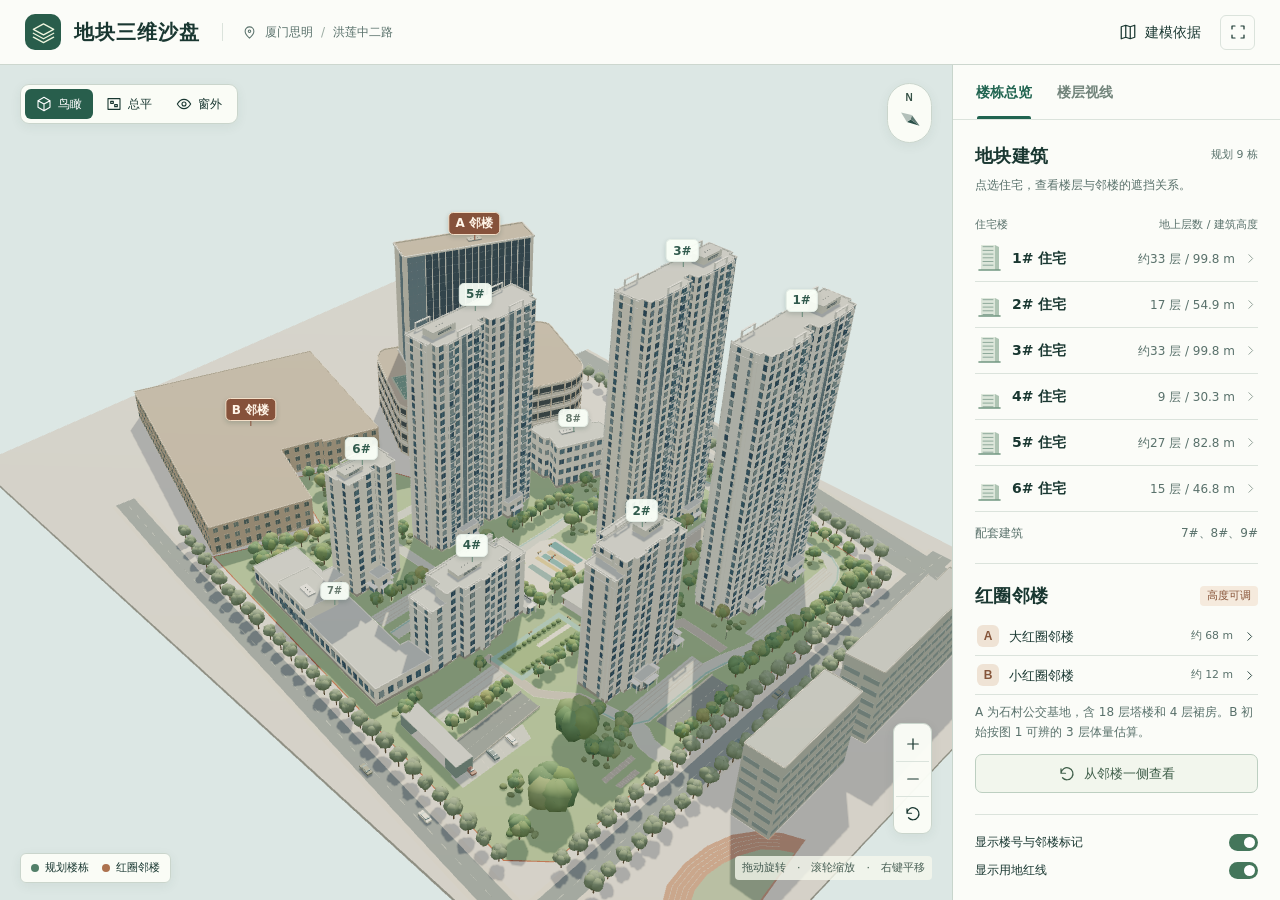
==== index.html @ 6b0d39c1 "Publish mobile 3D viewer for Honglian Middle Second Road" ====
<!doctype html>
<html lang="zh-CN">
<head><meta charset="utf-8"><meta name="viewport" content="width=device-width,initial-scale=1,viewport-fit=cover"><title>厦门洪莲中二路地块 · 互动三维沙盘</title><meta name="description" content="厦门思明洪莲中二路地块三维沙盘。单指拖动旋转，双指缩放，点选楼栋可从指定楼层查看邻楼遮挡。"><meta name="robots" content="noindex"><meta property="og:title" content="厦门洪莲中二路地块 · 互动三维沙盘"><meta property="og:description" content="厦门思明洪莲中二路地块三维沙盘。单指拖动旋转，双指缩放，点选楼栋可从指定楼层查看邻楼遮挡。"><meta property="og:image" content="https://gilka1456-rgb.github.io/honglian-xiamen-sandtable/preview.jpg"><meta property="og:url" content="https://gilka1456-rgb.github.io/honglian-xiamen-sandtable/"><link rel="stylesheet" href="./viewer.css"></head>
<body>
<svg aria-hidden="true" class="defs" xmlns="http://www.w3.org/2000/svg">
<symbol id="i-mark" viewBox="0 0 32 32"><path d="m3 12 13-7 13 7-13 7zM3 17l13 7 13-7M3 22l13 7 13-7"/></symbol>
<symbol id="i-pin" viewBox="0 0 24 24"><path d="M19 10c0 5-7 11-7 11S5 15 5 10a7 7 0 0 1 14 0Z"/><circle cx="12" cy="10" r="2"/></symbol>
<symbol id="i-plan" viewBox="0 0 24 24"><path d="m3 5 6-2 6 2 6-2v16l-6 2-6-2-6 2zM9 3v16m6-14v16"/></symbol>
<symbol id="i-max" viewBox="0 0 24 24"><path d="M8 4H4v4m12-4h4v4M4 16v4h4m8 0h4v-4"/></symbol>
<symbol id="i-eye" viewBox="0 0 24 24"><path d="M2 12s4-7 10-7 10 7 10 7-4 7-10 7S2 12 2 12Z"/><circle cx="12" cy="12" r="3"/></symbol>
<symbol id="i-iso" viewBox="0 0 24 24"><path d="m3 7 9-5 9 5v10l-9 5-9-5zM3 7l9 5 9-5m-9 5v10"/></symbol>
<symbol id="i-top" viewBox="0 0 24 24"><path d="M3 4h18v16H3zm4 4h4v3H7zm6 5h4v3h-4z"/></symbol>
<symbol id="i-rotate" viewBox="0 0 24 24"><path d="M4 11a8 8 0 1 1 2 6M4 5v6h6"/></symbol>
<symbol id="i-next" viewBox="0 0 24 24"><path d="m9 5 7 7-7 7"/></symbol>
<symbol id="i-close" viewBox="0 0 24 24"><path d="m6 6 12 12M6 18 18 6"/></symbol>
<symbol id="i-plus" viewBox="0 0 24 24"><path d="M5 12h14M12 5v14"/></symbol>
<symbol id="i-minus" viewBox="0 0 24 24"><path d="M5 12h14"/></symbol>
<symbol id="i-tune" viewBox="0 0 24 24"><path d="M3 7h8m5 0h5M3 17h3m5 0h10"/><circle cx="13.5" cy="7" r="2.5"/><circle cx="8.5" cy="17" r="2.5"/></symbol>
<symbol id="i-list" viewBox="0 0 24 24"><path d="M8 5h13M8 12h13M8 19h13M3 5h1M3 12h1M3 19h1"/></symbol>
<symbol id="i-sun" viewBox="0 0 24 24"><circle cx="12" cy="12" r="4"/><path d="M12 1v3m0 16v3M1 12h3m16 0h3M4 4l2 2m12 12 2 2M4 20l2-2M18 6l2-2"/></symbol>
</svg>
<header class="mast"><div class="brand"><span class="brandmark"><svg><use href="#i-mark"/></svg></span><h1>地块三维沙盘</h1></div><div class="loc"><svg><use href="#i-pin"/></svg>厦门思明<span>/</span>洪莲中二路</div><div class="top-actions"><button id="sources" aria-label="查看建模依据" title="建模依据"><svg><use href="#i-plan"/></svg><span>建模依据</span></button><button id="fullscreen" title="全屏" aria-label="切换全屏"><svg><use href="#i-max"/></svg></button></div></header>
<main>
<section id="view" aria-label="可交互的三维建筑模型">
<canvas id="canvas" tabindex="0" aria-label="地块三维沙盘，拖动旋转，滚轮缩放。通过楼栋列表与视角按钮也可查看。"></canvas><div id="pins"></div>
<nav class="view-modes" aria-label="相机视角"><button data-view="orbit" class="active"><svg><use href="#i-iso"/></svg>鸟瞰</button><button data-view="plan"><svg><use href="#i-top"/></svg>总平</button><button data-view="window"><svg><use href="#i-eye"/></svg>窗外</button></nav>
<div class="compass" title="依据图纸和卫星图估算的正北方向"><b>N</b><svg viewBox="0 0 38 38"><g id="needle"><path d="m19 5 5 15-5-2z" fill="#274e47"/><path d="m19 5-5 15 5-2z" fill="#5c7770"/><path d="m19 32-5-12 5-2 5 2z" fill="#b3c0ba"/></g></svg></div>
<div id="windowCross" hidden aria-hidden="true"></div><button id="reaim" hidden><svg><use href="#i-eye"/></svg>对准所选邻楼</button>
<div class="navtools"><button id="zplus" title="放大" aria-label="放大"><svg><use href="#i-plus"/></svg></button><button id="zminus" title="缩小" aria-label="缩小"><svg><use href="#i-minus"/></svg></button><button id="resetCam" title="恢复初始鸟瞰" aria-label="恢复初始鸟瞰"><svg><use href="#i-rotate"/></svg></button></div>
<div class="view-footer"><div class="legend"><span><i class="dot sea"></i>规划楼栋</span><span><i class="dot clay"></i>红圈邻楼</span></div><small id="gesture">拖动旋转　·　滚轮缩放　·　右键平移</small></div>
<span class="touch-help" id="touchHelp">单指旋转　双指缩放</span><div id="loading">正在构建三维沙盘…</div></section>
<aside id="panel">
<nav class="tabs" aria-label="查看内容"><button class="active" data-tab="overview">楼栋总览</button><button data-tab="analysis">楼层视线</button></nav>
<div class="scroll-panel" id="scrollPanel">
<section id="overview"><div class="section-head"><h2>地块建筑</h2><span>规划 9 栋</span></div>
<p class="intro">点选住宅，查看楼层与邻楼的遮挡关系。</p>
<div class="listhead"><span>住宅楼</span><span>地上层数 / 建筑高度</span></div><div id="buildingList"></div>
<div class="support-line"><span>配套建筑</span><strong>7#、8#、9#</strong></div>
<div class="divider"></div><div class="section-head"><h2>红圈邻楼</h2><span class="assumption">高度可调</span></div>
<div id="neighborList"></div><p id="neighborNote" class="footnote">位置取自图 3。高度为情景值，可按实测修改。</p>
<button class="large secondary" id="neighborView"><svg><use href="#i-rotate"/></svg>从邻楼一侧查看</button>
<div class="divider"></div><label class="toggleline">显示楼号与邻楼标记<input id="showLabels" type="checkbox" checked></label>
<label class="toggleline">显示用地红线<input id="showBoundary" type="checkbox" checked></label>
</section>
<section id="analysis" hidden><div class="section-head"><h2>楼层观察点</h2><select id="buildingSelect" aria-label="选择观察楼栋"></select></div>
<div class="floor-row"><div><strong id="floorNum">6</strong><span>层</span></div><small id="floorData"></small></div><input type="range" id="floor" min="1" value="6" step="1" aria-label="观察楼层">
<div class="control-line"><label for="point">外墙取点</label><select id="point"><option value="0.24">左段</option><option value="0.5" selected>中段</option><option value="0.76">右段</option></select></div>
<div class="field-title">朝向红圈邻楼</div><div class="target-grid"><button data-target="A"><b>A</b>大红圈</button><button data-target="B"><b>B</b>小红圈</button></div>
<div class="control-line" id="partRow"><label for="aimPart">石村公交基地</label><select id="aimPart"><option value="tower">18 层塔楼方向</option><option value="podium">4 层裙房方向</option></select></div>
<div class="result" id="result" aria-live="polite"><div class="result-kicker">所选方向的水平视线</div><strong id="verdict"></strong><div id="profile"></div><p id="resultDetail"></p></div>
<button id="enterWindow" class="large primary"><svg><use href="#i-eye"/></svg><span>从这一层向外看</span></button>
<details id="heights" class="drawer"><summary><svg><use href="#i-tune"/></svg>邻楼高度设定</summary><p class="footnote" id="heightNote">两栋邻楼的高度均可修改，视线随之更新。</p><div id="heightInputs"></div><button class="reset-small" id="restoreH">恢复初始高度</button></details>
<details id="solar" class="drawer"><summary><svg><use href="#i-sun"/></svg>查看此点的日照</summary><div class="date-row"><label for="sunDate">日期</label><input id="sunDate" type="date" value="2026-12-22"></div><div class="control-line"><label for="sunTime">北京时间</label><output id="sunClock">14:00</output></div><input id="sunTime" type="range" min="360" max="1080" step="10" value="840" aria-label="太阳时间"><p class="sun-state" id="sunResult"></p><p class="footnote">仅计算该时刻外墙观察点与已建模楼体之间的直射光。</p></details></section></div></aside></main>
<dialog id="dialog"><div class="dialoghead"><h2>建模依据</h2><button id="close" aria-label="关闭"><svg><use href="#i-close"/></svg></button></div><div id="refContent"></div></dialog>
<script src="./viewer.js" defer></script>
</body></html>
---- viewer.css ----
:root{--ink:#193731;--quiet:#59716b;--teal:#206450;--border:#dbe3dc;--tint:#edf3ec;--warm:#ad6241;--paper:#fbfcf8;--font:"Microsoft YaHei UI","PingFang SC","Noto Sans CJK SC",system-ui,sans-serif}*{box-sizing:border-box}html,body{height:100%;margin:0}body{font:14px/1.5 var(--font);color:var(--ink);background:var(--paper);overflow:hidden}button,select,input{font:inherit;color:inherit}button{cursor:pointer}button,select{border:0;background:none}button:focus-visible,select:focus-visible,summary:focus-visible,input:focus-visible,#canvas:focus-visible{outline:3px solid #349b88;outline-offset:2px}button:hover{filter:brightness(.96)}svg{width:18px;height:18px;stroke:currentColor;fill:none;stroke-width:1.65;stroke-linecap:round;stroke-linejoin:round;flex-shrink:0}.defs{display:none}.mast,.brand,.loc,.top-actions,.top-actions button,.view-modes,.view-modes button,.legend,.legend span,.tabs,.section-head,.listhead,.support-line,.toggleline,.control-line,.floor-row,.target-grid,.large,.drawer summary,.dialoghead,.date-row,#reaim{display:flex;align-items:center}.mast{height:65px;padding:0 25px;gap:22px;border-bottom:1px solid #cdd7cf;background:var(--paper)}.brand{gap:13px}.brandmark{display:grid;place-items:center;width:36px;height:36px;border-radius:10px;background:#295d4b;color:#f0f6df}.brandmark svg{width:25px;height:25px}.brand h1{font-size:20px;letter-spacing:1px;font-weight:680;margin:0}.loc{gap:8px;color:var(--quiet);font-size:12px;border-left:1px solid var(--border);padding-left:19px}.loc svg{width:15px;height:15px}.loc span{color:#9caca3}.top-actions{margin-left:auto;gap:9px}.top-actions button{justify-content:center;gap:8px;border-radius:6px;padding:7px 10px}.top-actions button:hover,#close:hover{background:var(--tint)}#fullscreen{width:35px;height:35px;border:1px solid var(--border)}main{display:grid;grid-template-columns:minmax(0,1fr) 328px;height:calc(100% - 65px)}#view{position:relative;min-width:0;overflow:hidden;isolation:isolate;background:linear-gradient(#d8e4dd,#edf0e6)}#canvas{display:block;width:100%;height:100%;touch-action:none;cursor:grab;outline:none}#canvas:active{cursor:grabbing}#pins{position:absolute;inset:0;pointer-events:none;overflow:hidden;z-index:1}.pin{position:absolute;left:0;top:0;pointer-events:auto;transform:translate(-50%,-100%);display:flex;align-items:center;justify-content:center;min-width:29px;height:23px;padding:0 6px;border:1px solid #e4ede5;box-shadow:0 2px 5px #0d30262e;border-radius:5px;background:#fafff8ed;color:#315b4d;font-family:var(--font);font-weight:700;font-size:12px;white-space:nowrap}.pin:after{content:"";position:absolute;left:50%;bottom:-6px;width:1px;height:5px;background:#638776}.pin.neighbor{background:#86523b;color:#fff4e7;border-color:#f3dfc8}.pin.neighbor:after{background:#86523b}.pin.chosen{color:white;background:#186b52;border-color:white}.pin.service{min-width:23px;font-size:10px;height:18px;color:#66786d}
.view-modes,.compass,.navtools,.legend,#reaim{position:absolute;z-index:3;background:rgba(251,253,247,.96);border:1px solid #cad5cc;box-shadow:0 3px 12px #344a3811}.view-modes{top:19px;left:20px;padding:4px;border-radius:9px;gap:2px}.view-modes button{padding:6px 11px;gap:6px;justify-content:center;border-radius:6px;font-weight:580;font-size:12px}.view-modes svg{width:16px;height:16px}.view-modes .active{background:#285e4c;color:white}.compass{top:18px;right:20px;width:45px;height:60px;display:flex;align-items:center;flex-direction:column;border-radius:23px;justify-content:center}.compass svg{width:32px;height:32px;stroke:none}.compass b{font:700 10px/11px Arial;color:#355146;letter-spacing:1px}.navtools{right:20px;bottom:66px;display:grid;border-radius:9px;padding:2px}.navtools button{width:33px;height:35px;display:grid;place-items:center}.navtools button+button{border-top:1px solid var(--border)}.view-footer{position:absolute;z-index:2;bottom:17px;left:20px;right:20px;display:flex;align-items:center;justify-content:space-between;gap:8px;pointer-events:none}.legend{position:static;gap:13px;border-radius:6px;padding:6px 10px}.legend span{gap:6px;font-size:11px}.dot{width:8px;height:8px;border-radius:50%}.dot.sea{background:#527f69}.dot.clay{background:#ad724f}.view-footer small{font-size:11px;padding:4px 7px;color:#455c52;background:#f5f8edcc;border-radius:4px}#windowCross{position:absolute;inset:50% auto auto 50%;width:9px;height:9px;border:1.5px solid white;box-shadow:0 0 0 1px #31524388;border-radius:50%;pointer-events:none}#reaim{top:70px;left:20px;gap:6px;border-radius:6px;padding:6px 10px;font-size:12px}#loading{position:absolute;inset:0;display:grid;place-content:center;padding:25px;background:#e8eee6bf;text-align:center;z-index:6;color:var(--teal)}
#panel{border-left:1px solid #c8d5cc;background:var(--paper);min-height:0;display:flex;flex-direction:column;z-index:5}.tabs{height:55px;border-bottom:1px solid var(--border);gap:25px;padding:0 23px;flex-shrink:0}.tabs button{height:100%;position:relative;padding:0;color:#72847b;font-size:14px;font-weight:600}.tabs .active{color:var(--teal)}.tabs .active:after{content:"";background:var(--teal);height:3px;position:absolute;left:1px;right:1px;bottom:0;border-radius:2px 2px 0 0}.scroll-panel{overflow-y:auto;padding:22px 22px 24px;scrollbar-width:thin;scrollbar-color:#c4d2c6 transparent}.section-head{justify-content:space-between;gap:8px}h2{margin:0;font-size:18px;font-weight:650;letter-spacing:.3px}.section-head>span{font-size:11px;color:var(--quiet)}.intro,.footnote,.result p{font-size:12px;line-height:1.65;color:var(--quiet)}.intro{margin:7px 0 21px}.listhead{justify-content:space-between;color:var(--quiet);font-size:11px;margin-bottom:3px}.building-row{width:100%;height:46px;display:flex;align-items:center;gap:9px;text-align:left;border-bottom:1px solid var(--border);padding:0 1px}.building-row:hover,.n-row:hover{background:#edf3e9}.elevation{width:27px;height:29px;stroke:none}.building-row>b{font-size:14px;font-weight:650}.building-row small{margin-left:auto;font:500 12px/1.2 var(--font);color:var(--quiet);font-variant-numeric:tabular-nums}.building-row>svg:last-child{width:13px;height:13px;color:#8a9a90}.support-line{justify-content:space-between;margin-top:12px;font-size:12px;color:var(--quiet)}.support-line strong{font-size:12px;font-weight:500}.divider{height:1px;background:var(--border);margin:21px 0 18px}.section-head .assumption{color:#875338;background:#f5eadd;padding:2px 7px;border-radius:4px}.n-row{width:100%;display:flex;gap:10px;align-items:center;padding:8px 2px;text-align:left;border-bottom:1px solid var(--border);font-size:13px}.n-row:first-child{margin-top:8px}.n-row i,.target-grid b{display:inline-grid;place-items:center;border-radius:6px;background:#efe3d5;color:#855439;font:650 12px/1 Arial;width:22px;height:22px}.n-row small{margin-left:auto;color:var(--quiet);font-variant-numeric:tabular-nums}.n-row svg{width:13px;height:13px}.footnote{margin:8px 0 11px}.large{width:100%;justify-content:center;gap:8px;border-radius:7px;padding:9px;font-size:13px;font-weight:560}.secondary{border:1px solid #bdcfc1;background:#f2f6ed;color:#3f5e49}.primary{background:var(--teal);color:#fff}.toggleline{justify-content:space-between;font-size:12px;margin:10px 0}.toggleline input{appearance:none;width:29px;height:17px;background:#b4c0b6;border-radius:99px;position:relative;cursor:pointer;margin:0}.toggleline input:before{content:"";position:absolute;left:3px;top:3px;background:white;border-radius:50%;width:11px;height:11px}.toggleline input:checked{background:#44765b}.toggleline input:checked:before{left:15px}select,.date-row input{border:1px solid #bccbbf;border-radius:6px;background:#fff;padding:5px 7px;font-size:12px}.floor-row{justify-content:space-between;margin:12px 0 0}.floor-row>div{display:flex;align-items:baseline;gap:5px}.floor-row strong{font:500 36px/1.2 "Segoe UI",Arial,sans-serif;letter-spacing:-1.5px}.floor-row small,.control-line,.date-row{color:var(--quiet);font-size:12px}input[type=range]{width:100%;display:block;accent-color:var(--teal);margin:9px 0 12px;cursor:pointer}.control-line,.date-row{justify-content:space-between;margin:10px 0}.field-title{font-size:12px;color:var(--quiet);margin:14px 0 7px}.target-grid{gap:8px}.target-grid button{flex:1;display:flex;align-items:center;justify-content:center;gap:6px;padding:6px;border:1px solid var(--border);border-radius:6px;font-size:13px}.target-grid button.active{border-color:#af7952;background:#f8eee1;color:#79492c}.target-grid b{width:19px;height:19px;border-radius:4px}.result{background:#edf3eb;border:1px solid #dbe5d9;border-radius:9px;margin:14px 0 10px;padding:12px}.result-kicker{font-size:11px;color:var(--quiet)}.result strong{font-size:17px;display:block;margin-top:3px}.result p{margin:4px 0 0;color:#445d4f}.result.blocked{background:#f6efe4;border-color:#e8dcc8}.result.blocked strong{color:#805332}#profile svg{display:block;width:100%;height:65px;stroke:none;overflow:visible}.drawer{border-bottom:1px solid var(--border);padding:12px 0}.drawer summary{list-style:none;font-size:13px;font-weight:600;gap:8px;cursor:pointer}.drawer summary::-webkit-details-marker{display:none}.drawer summary:after{content:"＋";margin-left:auto;font-size:15px;color:var(--quiet)}.drawer[open] summary:after{content:"−"}.drawer svg{width:16px;height:16px}.height-row{display:flex;justify-content:space-between;align-items:center;font-size:12px;margin-top:10px}.numwrap{display:flex;gap:4px;align-items:center}.numwrap input{width:61px;padding:4px 2px 4px 6px;border:1px solid #bdcbbd;border-radius:5px;background:white}.reset-small{font-size:12px;border-bottom:1px solid #8ba596;padding:0;color:var(--teal)}.sun-state{margin:10px 0;font-size:13px;font-weight:600}
dialog{border:1px solid #bdcdbc;background:var(--paper);color:var(--ink);padding:0;width:min(840px,93vw);border-radius:12px;box-shadow:0 22px 70px #17382e4a}dialog::backdrop{background:#152d27a6}.dialoghead{justify-content:space-between;padding:14px 19px;border-bottom:1px solid var(--border)}#close{display:grid;place-items:center;width:31px;height:31px;border-radius:5px}#refNav{display:flex;gap:6px;padding:11px 16px;overflow:auto}#refNav button{padding:6px 10px;border-radius:5px;font-size:13px;white-space:nowrap}#refNav button.active{color:#fff;background:#315e4a}#refContent{padding:0 16px 15px}.ref-figure{height:min(60vh,620px);overflow:auto;text-align:center;border-radius:6px;background:#e0e8df}.ref-figure img{display:block;height:100%;max-width:100%;object-fit:contain;margin:0 auto;cursor:zoom-in}.ref-figure.zoom img{height:auto;max-width:none;width:max(135%,1100px);cursor:zoom-out}.caption{color:var(--quiet);font-size:12px;margin:8px 0 0}.methods{height:min(60vh,620px);overflow:auto;padding:4px 12px;color:#41594b}.methods h3{font-size:15px;margin:12px 0 4px;color:var(--ink)}.methods p{margin:3px 0 12px;font-size:13px;line-height:1.8}.methods a{color:var(--teal)}[hidden]{display:none!important}
.pin:after{height:var(--stem,5px);bottom:calc(-1px - var(--stem,5px))}
@media(min-width:1530px){main{grid-template-columns:minmax(0,1fr) 365px}.scroll-panel{padding:26px 26px}.building-row{height:52px}.mast{height:70px}main{height:calc(100% - 70px)}}
@media(max-width:900px){main{grid-template-columns:minmax(0,1fr) 292px}.scroll-panel{padding:17px 16px}.view-footer small{display:none}.view-modes{left:12px;top:12px}.compass{right:12px;top:12px}.navtools{right:12px}.loc{gap:4px}.view-footer{left:12px;bottom:12px}}
@media(max-width:680px){.mast{height:49px;padding:0 12px;gap:9px}.brand{gap:7px}.brand h1{font-size:16px}.brandmark{width:29px;height:29px;border-radius:7px}.brandmark svg{width:20px;height:20px}.loc{font-size:10px;padding-left:8px;gap:3px;letter-spacing:-.3px}.loc svg{display:none}.top-actions{gap:2px}.top-actions button{padding:5px}.top-actions button span{display:none}#fullscreen{width:28px;height:28px}main{display:flex;flex-direction:column;height:calc(100dvh - 49px)}#view{flex:1;min-height:0}#panel{height:39%;min-height:150px;border-left:0;border-top:1px solid #bfccbf}.tabs{height:38px;padding:0 16px;gap:24px}.scroll-panel{padding:12px 16px 21px}.building-row{height:39px}.intro{margin:3px 0 12px}.section-head h2{font-size:16px}.view-modes{padding:3px}.view-modes button{padding:5px 8px;font-size:11px}.view-modes svg{width:14px;height:14px}.compass{width:32px;height:43px}.compass svg{width:23px;height:23px}.navtools{bottom:12px;display:flex}.navtools button{width:27px;height:27px}.navtools button+button{border-top:0;border-left:1px solid var(--border)}.legend{font-size:10px;padding:4px 6px;gap:8px}.legend span{font-size:10px}.view-footer{right:auto}.pin{font-size:10px;height:19px;min-width:23px;padding:0 4px}#reaim{top:50px;left:12px}.dialoghead h2{font-size:16px}#refNav{gap:2px;padding:8px}#refNav button{font-size:11px;padding:6px}.target-grid button{min-height:32px}}
@media(max-height:570px) and (orientation:landscape){.mast{height:43px}main{height:calc(100dvh - 43px);display:grid;grid-template-columns:minmax(0,1fr) 255px}#panel{height:auto;min-height:0}.tabs{height:36px}.scroll-panel{padding:12px}.navtools{bottom:43px}}

.touch-help{display:none}@media(pointer:coarse){.touch-help{display:block;pointer-events:none;position:absolute;top:58px;left:12px;color:#395449;background:#f8fcf1e0;border-radius:5px;padding:3px 7px;font-size:11px}.methods{padding-top:12px}}
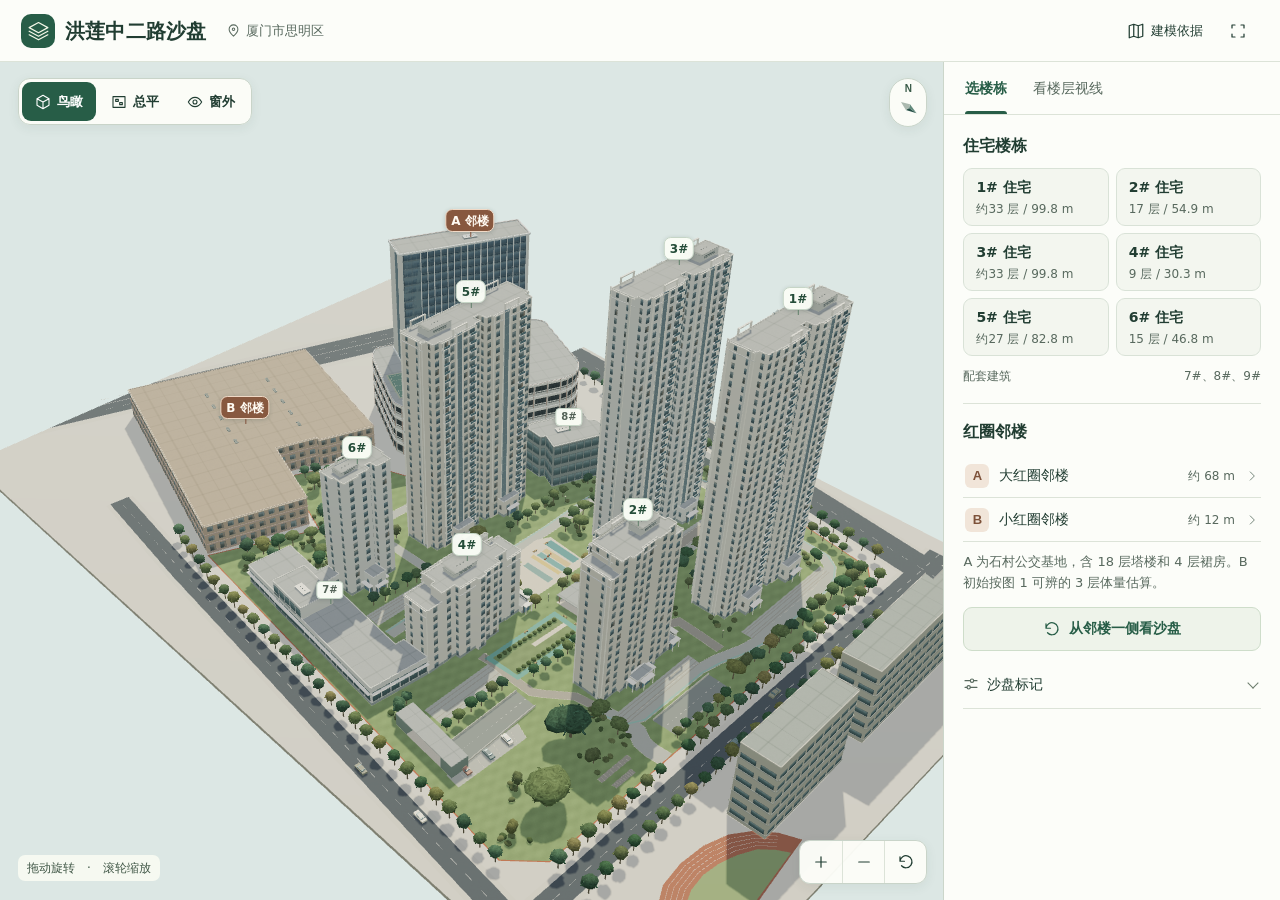
==== commit fe61118f: "Improve mobile exploration, architecture materials and rendering performance" ====
--- a/index.html
+++ b/index.html
@@ -1,6 +1,6 @@
 <!doctype html>
 <html lang="zh-CN">
-<head><meta charset="utf-8"><meta name="viewport" content="width=device-width,initial-scale=1,viewport-fit=cover"><title>厦门洪莲中二路地块 · 互动三维沙盘</title><meta name="description" content="厦门思明洪莲中二路地块三维沙盘。单指拖动旋转，双指缩放，点选楼栋可从指定楼层查看邻楼遮挡。"><meta name="robots" content="noindex"><meta property="og:title" content="厦门洪莲中二路地块 · 互动三维沙盘"><meta property="og:description" content="厦门思明洪莲中二路地块三维沙盘。单指拖动旋转，双指缩放，点选楼栋可从指定楼层查看邻楼遮挡。"><meta property="og:image" content="https://gilka1456-rgb.github.io/honglian-xiamen-sandtable/preview.jpg"><meta property="og:url" content="https://gilka1456-rgb.github.io/honglian-xiamen-sandtable/"><link rel="stylesheet" href="./viewer.css"></head>
+<head><meta charset="utf-8"><meta name="viewport" content="width=device-width,initial-scale=1,viewport-fit=cover"><title>洪莲中二路地块 · 互动三维沙盘</title><meta name="description" content="厦门思明洪莲中二路地块互动沙盘。用手指旋转、缩放，选楼栋和楼层，从窗外查看两栋邻楼的遮挡。"><meta name="robots" content="noindex"><meta property="og:title" content="洪莲中二路地块 · 互动三维沙盘"><meta property="og:description" content="厦门思明洪莲中二路地块互动沙盘。用手指旋转、缩放，选楼栋和楼层，从窗外查看两栋邻楼的遮挡。"><meta property="og:image" content="https://gilka1456-rgb.github.io/honglian-xiamen-sandtable/preview.jpg?v=bd34f396c3"><meta property="og:url" content="https://gilka1456-rgb.github.io/honglian-xiamen-sandtable/"><link rel="stylesheet" href="./viewer.css?v=d31fffacfa"></head>
 <body>
 <svg aria-hidden="true" class="defs" xmlns="http://www.w3.org/2000/svg">
 <symbol id="i-mark" viewBox="0 0 32 32"><path d="m3 12 13-7 13 7-13 7zM3 17l13 7 13-7M3 22l13 7 13-7"/></symbol>
@@ -19,38 +19,68 @@
 <symbol id="i-list" viewBox="0 0 24 24"><path d="M8 5h13M8 12h13M8 19h13M3 5h1M3 12h1M3 19h1"/></symbol>
 <symbol id="i-sun" viewBox="0 0 24 24"><circle cx="12" cy="12" r="4"/><path d="M12 1v3m0 16v3M1 12h3m16 0h3M4 4l2 2m12 12 2 2M4 20l2-2M18 6l2-2"/></symbol>
 </svg>
-<header class="mast"><div class="brand"><span class="brandmark"><svg><use href="#i-mark"/></svg></span><h1>地块三维沙盘</h1></div><div class="loc"><svg><use href="#i-pin"/></svg>厦门思明<span>/</span>洪莲中二路</div><div class="top-actions"><button id="sources" aria-label="查看建模依据" title="建模依据"><svg><use href="#i-plan"/></svg><span>建模依据</span></button><button id="fullscreen" title="全屏" aria-label="切换全屏"><svg><use href="#i-max"/></svg></button></div></header>
+<header class="mast">
+  <div class="brand"><span class="brandmark" aria-hidden="true"><svg><use href="#i-mark"/></svg></span><h1>洪莲中二路沙盘</h1></div>
+  <div class="loc"><svg><use href="#i-pin"/></svg>厦门市思明区</div>
+  <div class="top-actions"><button id="sources"><svg><use href="#i-plan"/></svg><span>建模依据</span></button><button id="fullscreen" title="全屏" aria-label="切换全屏"><svg><use href="#i-max"/></svg></button></div>
+</header>
 <main>
-<section id="view" aria-label="可交互的三维建筑模型">
-<canvas id="canvas" tabindex="0" aria-label="地块三维沙盘，拖动旋转，滚轮缩放。通过楼栋列表与视角按钮也可查看。"></canvas><div id="pins"></div>
-<nav class="view-modes" aria-label="相机视角"><button data-view="orbit" class="active"><svg><use href="#i-iso"/></svg>鸟瞰</button><button data-view="plan"><svg><use href="#i-top"/></svg>总平</button><button data-view="window"><svg><use href="#i-eye"/></svg>窗外</button></nav>
-<div class="compass" title="依据图纸和卫星图估算的正北方向"><b>N</b><svg viewBox="0 0 38 38"><g id="needle"><path d="m19 5 5 15-5-2z" fill="#274e47"/><path d="m19 5-5 15 5-2z" fill="#5c7770"/><path d="m19 32-5-12 5-2 5 2z" fill="#b3c0ba"/></g></svg></div>
-<div id="windowCross" hidden aria-hidden="true"></div><button id="reaim" hidden><svg><use href="#i-eye"/></svg>对准所选邻楼</button>
-<div class="navtools"><button id="zplus" title="放大" aria-label="放大"><svg><use href="#i-plus"/></svg></button><button id="zminus" title="缩小" aria-label="缩小"><svg><use href="#i-minus"/></svg></button><button id="resetCam" title="恢复初始鸟瞰" aria-label="恢复初始鸟瞰"><svg><use href="#i-rotate"/></svg></button></div>
-<div class="view-footer"><div class="legend"><span><i class="dot sea"></i>规划楼栋</span><span><i class="dot clay"></i>红圈邻楼</span></div><small id="gesture">拖动旋转　·　滚轮缩放　·　右键平移</small></div>
-<span class="touch-help" id="touchHelp">单指旋转　双指缩放</span><div id="loading">正在构建三维沙盘…</div></section>
-<aside id="panel">
-<nav class="tabs" aria-label="查看内容"><button class="active" data-tab="overview">楼栋总览</button><button data-tab="analysis">楼层视线</button></nav>
-<div class="scroll-panel" id="scrollPanel">
-<section id="overview"><div class="section-head"><h2>地块建筑</h2><span>规划 9 栋</span></div>
-<p class="intro">点选住宅，查看楼层与邻楼的遮挡关系。</p>
-<div class="listhead"><span>住宅楼</span><span>地上层数 / 建筑高度</span></div><div id="buildingList"></div>
-<div class="support-line"><span>配套建筑</span><strong>7#、8#、9#</strong></div>
-<div class="divider"></div><div class="section-head"><h2>红圈邻楼</h2><span class="assumption">高度可调</span></div>
-<div id="neighborList"></div><p id="neighborNote" class="footnote">位置取自图 3。高度为情景值，可按实测修改。</p>
-<button class="large secondary" id="neighborView"><svg><use href="#i-rotate"/></svg>从邻楼一侧查看</button>
-<div class="divider"></div><label class="toggleline">显示楼号与邻楼标记<input id="showLabels" type="checkbox" checked></label>
-<label class="toggleline">显示用地红线<input id="showBoundary" type="checkbox" checked></label>
-</section>
-<section id="analysis" hidden><div class="section-head"><h2>楼层观察点</h2><select id="buildingSelect" aria-label="选择观察楼栋"></select></div>
-<div class="floor-row"><div><strong id="floorNum">6</strong><span>层</span></div><small id="floorData"></small></div><input type="range" id="floor" min="1" value="6" step="1" aria-label="观察楼层">
-<div class="control-line"><label for="point">外墙取点</label><select id="point"><option value="0.24">左段</option><option value="0.5" selected>中段</option><option value="0.76">右段</option></select></div>
-<div class="field-title">朝向红圈邻楼</div><div class="target-grid"><button data-target="A"><b>A</b>大红圈</button><button data-target="B"><b>B</b>小红圈</button></div>
-<div class="control-line" id="partRow"><label for="aimPart">石村公交基地</label><select id="aimPart"><option value="tower">18 层塔楼方向</option><option value="podium">4 层裙房方向</option></select></div>
-<div class="result" id="result" aria-live="polite"><div class="result-kicker">所选方向的水平视线</div><strong id="verdict"></strong><div id="profile"></div><p id="resultDetail"></p></div>
-<button id="enterWindow" class="large primary"><svg><use href="#i-eye"/></svg><span>从这一层向外看</span></button>
-<details id="heights" class="drawer"><summary><svg><use href="#i-tune"/></svg>邻楼高度设定</summary><p class="footnote" id="heightNote">两栋邻楼的高度均可修改，视线随之更新。</p><div id="heightInputs"></div><button class="reset-small" id="restoreH">恢复初始高度</button></details>
-<details id="solar" class="drawer"><summary><svg><use href="#i-sun"/></svg>查看此点的日照</summary><div class="date-row"><label for="sunDate">日期</label><input id="sunDate" type="date" value="2026-12-22"></div><div class="control-line"><label for="sunTime">北京时间</label><output id="sunClock">14:00</output></div><input id="sunTime" type="range" min="360" max="1080" step="10" value="840" aria-label="太阳时间"><p class="sun-state" id="sunResult"></p><p class="footnote">仅计算该时刻外墙观察点与已建模楼体之间的直射光。</p></details></section></div></aside></main>
+  <section id="view" aria-label="可交互的三维建筑模型">
+    <div id="modelSurface"><canvas id="canvas" tabindex="0" aria-label="三维沙盘，拖动旋转，双指或滚轮缩放。也可通过下方的楼栋和视角按钮浏览。"></canvas>
+    <div id="pins"></div></div>
+    <nav class="view-modes" aria-label="观察视角">
+      <button data-view="orbit" class="active"><svg><use href="#i-iso"/></svg>鸟瞰</button>
+      <button data-view="plan"><svg><use href="#i-top"/></svg>总平</button>
+      <button data-view="window"><svg><use href="#i-eye"/></svg>窗外</button>
+    </nav>
+    <div class="compass" aria-label="估算北向"><b>N</b><svg viewBox="0 0 38 38"><g id="needle"><path d="m19 5 5 15-5-2z" fill="#264f47"/><path d="m19 5-5 15 5-2z" fill="#61897b"/><path d="m19 32-5-12 5-2 5 2z" fill="#abb9af"/></g></svg></div>
+    <div id="windowCross" hidden aria-hidden="true"></div>
+    <div class="window-tools" hidden><span id="windowStatus"></span><button id="reaim" hidden><svg><use href="#i-eye"/></svg>对准邻楼</button></div>
+    <div class="navtools" aria-label="视图工具"><button id="zplus" title="放大" aria-label="放大"><svg><use href="#i-plus"/></svg></button><button id="zminus" title="缩小" aria-label="缩小"><svg><use href="#i-minus"/></svg></button><button id="resetCam" title="恢复初始鸟瞰" aria-label="恢复初始鸟瞰"><svg><use href="#i-rotate"/></svg></button></div>
+    <div class="view-footer"><small id="gesture">拖动旋转　·　滚轮缩放</small></div>
+    <div id="loading">正在构建三维沙盘…</div>
+  </section>
+  <aside id="panel" aria-label="楼栋与楼层设置">
+    <div class="panel-bar">
+      <nav class="tabs" aria-label="沙盘工具"><button class="active" data-tab="overview">选楼栋</button><button data-tab="analysis">看楼层视线</button></nav>
+      <button id="sheetToggle" aria-controls="scrollPanel" aria-expanded="true" aria-label="收起面板" title="收起面板"><span>收起</span><svg><use href="#i-next"/></svg></button>
+    </div>
+    <div class="scroll-panel" id="scrollPanel">
+      <section id="overview">
+        <div class="section-head housing-head"><h2>住宅楼栋</h2><button id="jumpNeighbors">查看两栋邻楼<svg><use href="#i-next"/></svg></button></div>
+        <div id="buildingList"></div>
+        <div class="support-line"><span>配套建筑</span><strong>7#、8#、9#</strong></div>
+        <div class="divider"></div><div class="section-head" id="neighborHeading"><h2>红圈邻楼</h2></div>
+        <div id="neighborList"></div><p id="neighborNote" class="footnote">邻楼位置来自卫星图，高度可按实测调整。</p>
+        <button class="large secondary" id="neighborView"><svg><use href="#i-rotate"/></svg>从邻楼一侧看沙盘</button>
+        <details class="drawer display-options"><summary><svg><use href="#i-tune"/></svg>沙盘标记</summary>
+          <label class="toggleline">楼号和邻楼位置<input id="showLabels" type="checkbox" checked></label>
+          <label class="toggleline">用地红线<input id="showBoundary" type="checkbox" checked></label>
+        </details>
+      </section>
+      <section id="analysis" hidden>
+        <div class="section-head"><h2><label for="buildingSelect">观察楼栋</label></h2><select id="buildingSelect" aria-label="选择观察楼栋"></select></div>
+        <div class="floor-box"><div class="floor-row"><div><strong id="floorNum">6</strong><span>层</span></div><small id="floorData"></small></div>
+          <div class="floor-stepper"><button id="floorDown" aria-label="降低一层"><svg><use href="#i-minus"/></svg></button><input type="range" id="floor" min="1" value="6" step="1" aria-label="观察楼层"><button id="floorUp" aria-label="升高一层"><svg><use href="#i-plus"/></svg></button></div>
+        </div>
+        <div id="sightSummary" class="sight-summary" aria-live="polite" aria-atomic="true"><span id="sightTarget"></span><strong id="verdict"></strong></div>
+        <div class="control-line"><label for="point">外墙观察点</label><select id="point"><option value="0.24">左段</option><option value="0.5" selected>中段</option><option value="0.76">右段</option></select></div>
+        <div class="field-title">朝哪栋邻楼看</div>
+        <div class="target-grid"><button data-target="A"><b>A</b>大红圈</button><button data-target="B"><b>B</b>小红圈</button></div>
+        <div class="control-line" id="partRow"><label for="aimPart">公交基地</label><select id="aimPart"><option value="tower">18 层塔楼方向</option><option value="podium">4 层裙房方向</option></select></div>
+        <div class="result" id="result"><div class="result-kicker">视线剖面</div><div id="profile"></div><p id="resultDetail"></p></div>
+        <button id="enterWindow" class="large primary"><svg><use href="#i-eye"/></svg><span>从这一层向外看</span></button>
+        <details id="heights" class="drawer"><summary><svg><use href="#i-tune"/></svg>调整邻楼高度</summary><p class="footnote" id="heightNote">调整后会重新计算视线。</p><div id="heightInputs"></div><button class="reset-small" id="restoreH">恢复初始高度</button></details>
+        <details id="solar" class="drawer"><summary><svg><use href="#i-sun"/></svg>查看日照</summary><div class="date-row"><label for="sunDate">日期</label><input id="sunDate" type="date" value="2026-12-22"></div><div class="control-line"><label for="sunTime">北京时间</label><output id="sunClock">14:00</output></div><input id="sunTime" type="range" min="360" max="1080" step="10" value="840" aria-label="太阳时间"><p class="sun-state" id="sunResult"></p><p class="footnote">按所选时刻、外墙观察点和已建模楼体估算直射光。</p></details>
+      </section>
+    </div>
+  </aside>
+</main>
 <dialog id="dialog"><div class="dialoghead"><h2>建模依据</h2><button id="close" aria-label="关闭"><svg><use href="#i-close"/></svg></button></div><div id="refContent"></div></dialog>
-<script src="./viewer.js" defer></script>
+<script src="./viewer.js?v=53f77ae460" defer></script>
 </body></html>
+
+
+
+
+
--- a/viewer.css
+++ b/viewer.css
@@ -1,11 +1,232 @@
-:root{--ink:#193731;--quiet:#59716b;--teal:#206450;--border:#dbe3dc;--tint:#edf3ec;--warm:#ad6241;--paper:#fbfcf8;--font:"Microsoft YaHei UI","PingFang SC","Noto Sans CJK SC",system-ui,sans-serif}*{box-sizing:border-box}html,body{height:100%;margin:0}body{font:14px/1.5 var(--font);color:var(--ink);background:var(--paper);overflow:hidden}button,select,input{font:inherit;color:inherit}button{cursor:pointer}button,select{border:0;background:none}button:focus-visible,select:focus-visible,summary:focus-visible,input:focus-visible,#canvas:focus-visible{outline:3px solid #349b88;outline-offset:2px}button:hover{filter:brightness(.96)}svg{width:18px;height:18px;stroke:currentColor;fill:none;stroke-width:1.65;stroke-linecap:round;stroke-linejoin:round;flex-shrink:0}.defs{display:none}.mast,.brand,.loc,.top-actions,.top-actions button,.view-modes,.view-modes button,.legend,.legend span,.tabs,.section-head,.listhead,.support-line,.toggleline,.control-line,.floor-row,.target-grid,.large,.drawer summary,.dialoghead,.date-row,#reaim{display:flex;align-items:center}.mast{height:65px;padding:0 25px;gap:22px;border-bottom:1px solid #cdd7cf;background:var(--paper)}.brand{gap:13px}.brandmark{display:grid;place-items:center;width:36px;height:36px;border-radius:10px;background:#295d4b;color:#f0f6df}.brandmark svg{width:25px;height:25px}.brand h1{font-size:20px;letter-spacing:1px;font-weight:680;margin:0}.loc{gap:8px;color:var(--quiet);font-size:12px;border-left:1px solid var(--border);padding-left:19px}.loc svg{width:15px;height:15px}.loc span{color:#9caca3}.top-actions{margin-left:auto;gap:9px}.top-actions button{justify-content:center;gap:8px;border-radius:6px;padding:7px 10px}.top-actions button:hover,#close:hover{background:var(--tint)}#fullscreen{width:35px;height:35px;border:1px solid var(--border)}main{display:grid;grid-template-columns:minmax(0,1fr) 328px;height:calc(100% - 65px)}#view{position:relative;min-width:0;overflow:hidden;isolation:isolate;background:linear-gradient(#d8e4dd,#edf0e6)}#canvas{display:block;width:100%;height:100%;touch-action:none;cursor:grab;outline:none}#canvas:active{cursor:grabbing}#pins{position:absolute;inset:0;pointer-events:none;overflow:hidden;z-index:1}.pin{position:absolute;left:0;top:0;pointer-events:auto;transform:translate(-50%,-100%);display:flex;align-items:center;justify-content:center;min-width:29px;height:23px;padding:0 6px;border:1px solid #e4ede5;box-shadow:0 2px 5px #0d30262e;border-radius:5px;background:#fafff8ed;color:#315b4d;font-family:var(--font);font-weight:700;font-size:12px;white-space:nowrap}.pin:after{content:"";position:absolute;left:50%;bottom:-6px;width:1px;height:5px;background:#638776}.pin.neighbor{background:#86523b;color:#fff4e7;border-color:#f3dfc8}.pin.neighbor:after{background:#86523b}.pin.chosen{color:white;background:#186b52;border-color:white}.pin.service{min-width:23px;font-size:10px;height:18px;color:#66786d}
-.view-modes,.compass,.navtools,.legend,#reaim{position:absolute;z-index:3;background:rgba(251,253,247,.96);border:1px solid #cad5cc;box-shadow:0 3px 12px #344a3811}.view-modes{top:19px;left:20px;padding:4px;border-radius:9px;gap:2px}.view-modes button{padding:6px 11px;gap:6px;justify-content:center;border-radius:6px;font-weight:580;font-size:12px}.view-modes svg{width:16px;height:16px}.view-modes .active{background:#285e4c;color:white}.compass{top:18px;right:20px;width:45px;height:60px;display:flex;align-items:center;flex-direction:column;border-radius:23px;justify-content:center}.compass svg{width:32px;height:32px;stroke:none}.compass b{font:700 10px/11px Arial;color:#355146;letter-spacing:1px}.navtools{right:20px;bottom:66px;display:grid;border-radius:9px;padding:2px}.navtools button{width:33px;height:35px;display:grid;place-items:center}.navtools button+button{border-top:1px solid var(--border)}.view-footer{position:absolute;z-index:2;bottom:17px;left:20px;right:20px;display:flex;align-items:center;justify-content:space-between;gap:8px;pointer-events:none}.legend{position:static;gap:13px;border-radius:6px;padding:6px 10px}.legend span{gap:6px;font-size:11px}.dot{width:8px;height:8px;border-radius:50%}.dot.sea{background:#527f69}.dot.clay{background:#ad724f}.view-footer small{font-size:11px;padding:4px 7px;color:#455c52;background:#f5f8edcc;border-radius:4px}#windowCross{position:absolute;inset:50% auto auto 50%;width:9px;height:9px;border:1.5px solid white;box-shadow:0 0 0 1px #31524388;border-radius:50%;pointer-events:none}#reaim{top:70px;left:20px;gap:6px;border-radius:6px;padding:6px 10px;font-size:12px}#loading{position:absolute;inset:0;display:grid;place-content:center;padding:25px;background:#e8eee6bf;text-align:center;z-index:6;color:var(--teal)}
-#panel{border-left:1px solid #c8d5cc;background:var(--paper);min-height:0;display:flex;flex-direction:column;z-index:5}.tabs{height:55px;border-bottom:1px solid var(--border);gap:25px;padding:0 23px;flex-shrink:0}.tabs button{height:100%;position:relative;padding:0;color:#72847b;font-size:14px;font-weight:600}.tabs .active{color:var(--teal)}.tabs .active:after{content:"";background:var(--teal);height:3px;position:absolute;left:1px;right:1px;bottom:0;border-radius:2px 2px 0 0}.scroll-panel{overflow-y:auto;padding:22px 22px 24px;scrollbar-width:thin;scrollbar-color:#c4d2c6 transparent}.section-head{justify-content:space-between;gap:8px}h2{margin:0;font-size:18px;font-weight:650;letter-spacing:.3px}.section-head>span{font-size:11px;color:var(--quiet)}.intro,.footnote,.result p{font-size:12px;line-height:1.65;color:var(--quiet)}.intro{margin:7px 0 21px}.listhead{justify-content:space-between;color:var(--quiet);font-size:11px;margin-bottom:3px}.building-row{width:100%;height:46px;display:flex;align-items:center;gap:9px;text-align:left;border-bottom:1px solid var(--border);padding:0 1px}.building-row:hover,.n-row:hover{background:#edf3e9}.elevation{width:27px;height:29px;stroke:none}.building-row>b{font-size:14px;font-weight:650}.building-row small{margin-left:auto;font:500 12px/1.2 var(--font);color:var(--quiet);font-variant-numeric:tabular-nums}.building-row>svg:last-child{width:13px;height:13px;color:#8a9a90}.support-line{justify-content:space-between;margin-top:12px;font-size:12px;color:var(--quiet)}.support-line strong{font-size:12px;font-weight:500}.divider{height:1px;background:var(--border);margin:21px 0 18px}.section-head .assumption{color:#875338;background:#f5eadd;padding:2px 7px;border-radius:4px}.n-row{width:100%;display:flex;gap:10px;align-items:center;padding:8px 2px;text-align:left;border-bottom:1px solid var(--border);font-size:13px}.n-row:first-child{margin-top:8px}.n-row i,.target-grid b{display:inline-grid;place-items:center;border-radius:6px;background:#efe3d5;color:#855439;font:650 12px/1 Arial;width:22px;height:22px}.n-row small{margin-left:auto;color:var(--quiet);font-variant-numeric:tabular-nums}.n-row svg{width:13px;height:13px}.footnote{margin:8px 0 11px}.large{width:100%;justify-content:center;gap:8px;border-radius:7px;padding:9px;font-size:13px;font-weight:560}.secondary{border:1px solid #bdcfc1;background:#f2f6ed;color:#3f5e49}.primary{background:var(--teal);color:#fff}.toggleline{justify-content:space-between;font-size:12px;margin:10px 0}.toggleline input{appearance:none;width:29px;height:17px;background:#b4c0b6;border-radius:99px;position:relative;cursor:pointer;margin:0}.toggleline input:before{content:"";position:absolute;left:3px;top:3px;background:white;border-radius:50%;width:11px;height:11px}.toggleline input:checked{background:#44765b}.toggleline input:checked:before{left:15px}select,.date-row input{border:1px solid #bccbbf;border-radius:6px;background:#fff;padding:5px 7px;font-size:12px}.floor-row{justify-content:space-between;margin:12px 0 0}.floor-row>div{display:flex;align-items:baseline;gap:5px}.floor-row strong{font:500 36px/1.2 "Segoe UI",Arial,sans-serif;letter-spacing:-1.5px}.floor-row small,.control-line,.date-row{color:var(--quiet);font-size:12px}input[type=range]{width:100%;display:block;accent-color:var(--teal);margin:9px 0 12px;cursor:pointer}.control-line,.date-row{justify-content:space-between;margin:10px 0}.field-title{font-size:12px;color:var(--quiet);margin:14px 0 7px}.target-grid{gap:8px}.target-grid button{flex:1;display:flex;align-items:center;justify-content:center;gap:6px;padding:6px;border:1px solid var(--border);border-radius:6px;font-size:13px}.target-grid button.active{border-color:#af7952;background:#f8eee1;color:#79492c}.target-grid b{width:19px;height:19px;border-radius:4px}.result{background:#edf3eb;border:1px solid #dbe5d9;border-radius:9px;margin:14px 0 10px;padding:12px}.result-kicker{font-size:11px;color:var(--quiet)}.result strong{font-size:17px;display:block;margin-top:3px}.result p{margin:4px 0 0;color:#445d4f}.result.blocked{background:#f6efe4;border-color:#e8dcc8}.result.blocked strong{color:#805332}#profile svg{display:block;width:100%;height:65px;stroke:none;overflow:visible}.drawer{border-bottom:1px solid var(--border);padding:12px 0}.drawer summary{list-style:none;font-size:13px;font-weight:600;gap:8px;cursor:pointer}.drawer summary::-webkit-details-marker{display:none}.drawer summary:after{content:"＋";margin-left:auto;font-size:15px;color:var(--quiet)}.drawer[open] summary:after{content:"−"}.drawer svg{width:16px;height:16px}.height-row{display:flex;justify-content:space-between;align-items:center;font-size:12px;margin-top:10px}.numwrap{display:flex;gap:4px;align-items:center}.numwrap input{width:61px;padding:4px 2px 4px 6px;border:1px solid #bdcbbd;border-radius:5px;background:white}.reset-small{font-size:12px;border-bottom:1px solid #8ba596;padding:0;color:var(--teal)}.sun-state{margin:10px 0;font-size:13px;font-weight:600}
-dialog{border:1px solid #bdcdbc;background:var(--paper);color:var(--ink);padding:0;width:min(840px,93vw);border-radius:12px;box-shadow:0 22px 70px #17382e4a}dialog::backdrop{background:#152d27a6}.dialoghead{justify-content:space-between;padding:14px 19px;border-bottom:1px solid var(--border)}#close{display:grid;place-items:center;width:31px;height:31px;border-radius:5px}#refNav{display:flex;gap:6px;padding:11px 16px;overflow:auto}#refNav button{padding:6px 10px;border-radius:5px;font-size:13px;white-space:nowrap}#refNav button.active{color:#fff;background:#315e4a}#refContent{padding:0 16px 15px}.ref-figure{height:min(60vh,620px);overflow:auto;text-align:center;border-radius:6px;background:#e0e8df}.ref-figure img{display:block;height:100%;max-width:100%;object-fit:contain;margin:0 auto;cursor:zoom-in}.ref-figure.zoom img{height:auto;max-width:none;width:max(135%,1100px);cursor:zoom-out}.caption{color:var(--quiet);font-size:12px;margin:8px 0 0}.methods{height:min(60vh,620px);overflow:auto;padding:4px 12px;color:#41594b}.methods h3{font-size:15px;margin:12px 0 4px;color:var(--ink)}.methods p{margin:3px 0 12px;font-size:13px;line-height:1.8}.methods a{color:var(--teal)}[hidden]{display:none!important}
-.pin:after{height:var(--stem,5px);bottom:calc(-1px - var(--stem,5px))}
-@media(min-width:1530px){main{grid-template-columns:minmax(0,1fr) 365px}.scroll-panel{padding:26px 26px}.building-row{height:52px}.mast{height:70px}main{height:calc(100% - 70px)}}
-@media(max-width:900px){main{grid-template-columns:minmax(0,1fr) 292px}.scroll-panel{padding:17px 16px}.view-footer small{display:none}.view-modes{left:12px;top:12px}.compass{right:12px;top:12px}.navtools{right:12px}.loc{gap:4px}.view-footer{left:12px;bottom:12px}}
-@media(max-width:680px){.mast{height:49px;padding:0 12px;gap:9px}.brand{gap:7px}.brand h1{font-size:16px}.brandmark{width:29px;height:29px;border-radius:7px}.brandmark svg{width:20px;height:20px}.loc{font-size:10px;padding-left:8px;gap:3px;letter-spacing:-.3px}.loc svg{display:none}.top-actions{gap:2px}.top-actions button{padding:5px}.top-actions button span{display:none}#fullscreen{width:28px;height:28px}main{display:flex;flex-direction:column;height:calc(100dvh - 49px)}#view{flex:1;min-height:0}#panel{height:39%;min-height:150px;border-left:0;border-top:1px solid #bfccbf}.tabs{height:38px;padding:0 16px;gap:24px}.scroll-panel{padding:12px 16px 21px}.building-row{height:39px}.intro{margin:3px 0 12px}.section-head h2{font-size:16px}.view-modes{padding:3px}.view-modes button{padding:5px 8px;font-size:11px}.view-modes svg{width:14px;height:14px}.compass{width:32px;height:43px}.compass svg{width:23px;height:23px}.navtools{bottom:12px;display:flex}.navtools button{width:27px;height:27px}.navtools button+button{border-top:0;border-left:1px solid var(--border)}.legend{font-size:10px;padding:4px 6px;gap:8px}.legend span{font-size:10px}.view-footer{right:auto}.pin{font-size:10px;height:19px;min-width:23px;padding:0 4px}#reaim{top:50px;left:12px}.dialoghead h2{font-size:16px}#refNav{gap:2px;padding:8px}#refNav button{font-size:11px;padding:6px}.target-grid button{min-height:32px}}
-@media(max-height:570px) and (orientation:landscape){.mast{height:43px}main{height:calc(100dvh - 43px);display:grid;grid-template-columns:minmax(0,1fr) 255px}#panel{height:auto;min-height:0}.tabs{height:36px}.scroll-panel{padding:12px}.navtools{bottom:43px}}
-
-.touch-help{display:none}@media(pointer:coarse){.touch-help{display:block;pointer-events:none;position:absolute;top:58px;left:12px;color:#395449;background:#f8fcf1e0;border-radius:5px;padding:3px 7px;font-size:11px}.methods{padding-top:12px}}+:root {
+  --ink: #213d32;
+  --quiet: #58695e;
+  --teal: #275d47;
+  --border: #dce3d8;
+  --tint: #eef3ea;
+  --paper: #fcfdf9;
+  --glass: #fcfdf8f5;
+  --float: 0 3px 12px #27443512;
+  --mast: 62px;
+  --font: "Microsoft YaHei UI","PingFang SC","Noto Sans CJK SC",system-ui,sans-serif;
+}
+* { box-sizing: border-box; }
+html, body { width: 100%; height: 100%; margin: 0; }
+body { display: flex; flex-direction: column; height: 100vh; height: 100dvh; overflow: hidden; color: var(--ink); background: var(--paper); font: 14px/1.5 var(--font); -webkit-text-size-adjust: 100%; }
+button, select, input { font: inherit; color: inherit; }
+button, select { border: 0; background: none; }
+button { cursor: pointer; -webkit-tap-highlight-color: transparent; }
+button:focus-visible, select:focus-visible, summary:focus-visible, input:focus-visible, #canvas:focus-visible { outline: 2px solid #33845d; outline-offset: 2px; }
+button:disabled { opacity: .42; cursor: default; }
+svg { width: 18px; height: 18px; stroke: currentColor; fill: none; stroke-width: 1.65; stroke-linecap: round; stroke-linejoin: round; flex-shrink: 0; }
+.defs, [hidden] { display: none !important; }
+.mast, .brand, .loc, .top-actions, .top-actions button, .view-modes, .view-modes button,
+.tabs, .section-head, .support-line, .toggleline, .control-line, .floor-row, .target-grid, .large,
+.drawer summary, .dialoghead, .date-row, #reaim, .panel-bar { display: flex; align-items: center; }
+.mast { z-index: 6; min-height: calc(var(--mast) + env(safe-area-inset-top)); flex: 0 0 auto; padding: env(safe-area-inset-top) max(21px,env(safe-area-inset-right)) 0 max(21px,env(safe-area-inset-left)); gap: 20px; border-bottom: 1px solid var(--border); }
+.brand { gap: 10px; white-space: nowrap; }
+.brandmark { width: 34px; height: 34px; display: grid; place-items: center; background: var(--teal); color: #f5f8e8; border-radius: 10px; }
+.brandmark svg { width: 23px; height: 23px; }
+.brand h1 { font-size: 20px; font-weight: 660; letter-spacing: .2px; margin: 0; }
+.loc { gap: 5px; font-size: 13px; color: var(--quiet); }
+.loc svg { width: 15px; height: 15px; }
+.top-actions { margin-left: auto; gap: 5px; }
+.top-actions button { min-height: 42px; padding: 0 9px; border-radius: 7px; gap: 6px; font-size: 13px; }
+#fullscreen { width: 42px; justify-content: center; }
+main { flex: 1; min-height: 0; display: grid; grid-template-columns: minmax(0,1fr) clamp(310px,26.3vw,366px); }
+#view { position: relative; min-width: 0; min-height: 0; overflow: hidden; isolation: isolate; background: linear-gradient(#d7e5df,#ecf0e6); }
+#modelSurface { position: absolute; inset: 0; touch-action: none; }
+#canvas { display: block; width: 100%; height: 100%; touch-action: none; cursor: grab; outline: none; }
+#canvas:active { cursor: grabbing; }
+#pins { position: absolute; inset: 0; pointer-events: none; overflow: hidden; z-index: 1; }
+.pin { position: absolute; left: 0; top: 0; display: grid; place-items: center; min-width: 28px; height: 23px; padding: 0 5px; border: 1px solid #c6d5c6; border-radius: 7px; background: #fafdf6f5; color: #244c38; box-shadow: 0 1px 4px #19352830; white-space: nowrap; font: 650 12px/1 var(--font); transform: translate(-50%,-100%); pointer-events: auto; }
+.pin::after { content: ""; position: absolute; left: 50%; width: 1px; height: var(--stem,5px); bottom: calc(-1px - var(--stem,5px)); background: #607f69; }
+.pin.neighbor { color: #fffaf2; background: #87583f; border-color: #f0d9c6; }
+.pin.neighbor::after { background: #80503b; }
+.pin.chosen { color: white; background: var(--teal); border-color: white; }
+.pin.service { min-width: 22px; height: 18px; color: #536257; border-radius: 4px; font-size: 10px; }
+.view-modes, .compass, .navtools, .window-tools { position: absolute; z-index: 3; border: 1px solid #c9d4c9; box-shadow: var(--float); background: var(--glass); }
+.view-modes { top: 16px; left: 18px; padding: 3px; gap: 2px; border-radius: 12px; }
+.view-modes button { justify-content: center; min-height: 39px; padding: 0 13px; gap: 6px; border-radius: 9px; font-size: 13px; font-weight: 600; }
+.view-modes svg { width: 16px; height: 16px; }
+.view-modes .active { background: var(--teal); color: white; }
+.compass { top: 16px; right: 16px; width: 38px; height: 49px; display: grid; justify-items: center; align-content: center; border-radius: 22px; pointer-events: none; }
+.compass svg { height: 27px; width: 27px; stroke: none; }
+.compass b { color: #395a48; font: 650 10px/10px Arial,sans-serif; }
+.navtools { right: 16px; bottom: 16px; display: flex; border-radius: 11px; overflow: hidden; }
+.navtools button { display: grid; place-items: center; width: 42px; height: 42px; padding: 0; }
+.navtools button + button { border-left: 1px solid var(--border); }
+#windowCross { position: absolute; left: 50%; top: 50%; width: 9px; height: 9px; border: 1.5px solid #fff; border-radius: 50%; box-shadow: 0 0 0 1px #254d3780; pointer-events: none; transform: translate(-50%,-50%); }
+.window-tools { left: 18px; bottom: 16px; display: flex; align-items: center; gap: 7px; border-radius: 11px; padding: 0 4px 0 12px; font-size: 12px; }
+#windowStatus { color: var(--quiet); }
+#reaim { justify-content: center; gap: 4px; padding: 0 7px; min-height: 42px; color: var(--teal); font-weight: 600; }
+#reaim svg { width: 15px; height: 15px; }
+.view-footer { position: absolute; left: 18px; bottom: 19px; z-index: 2; pointer-events: none; }
+.view-footer small { display: block; padding: 4px 9px; border-radius: 7px; color: #415747; background: #fafcf3dd; font-size: 12px; }
+[data-mode="window"] .view-footer, .view-footer.dismissed { display: none; }
+#loading { position: absolute; inset: 0; z-index: 6; display: grid; place-content: center; padding: 25px; background: #e8eee6dd; text-align: center; color: var(--teal); }
+#panel { display: flex; flex-direction: column; min-height: 0; min-width: 0; z-index: 5; border-left: 1px solid #cbd6ca; background: var(--paper); }
+.panel-bar { gap: 4px; flex: 0 0 auto; height: 53px; padding: 0 19px; border-bottom: 1px solid var(--border); }
+.tabs { gap: 22px; height: 100%; }
+.tabs button { position: relative; height: 100%; padding: 0 2px; white-space: nowrap; color: var(--quiet); font-size: 14px; font-weight: 550; }
+.tabs button.active { color: var(--teal); font-weight: 660; }
+.tabs .active::after { content: ""; position: absolute; left: 2px; right: 2px; bottom: 0; height: 3px; background: var(--teal); border-radius: 3px 3px 0 0; }
+#sheetToggle { display: none; }
+.scroll-panel { flex: 1; min-height: 0; overflow-y: auto; overscroll-behavior: contain; padding: 19px 19px 22px; scrollbar-width: thin; scrollbar-color: #c4d2c6 transparent; }
+.section-head { justify-content: space-between; gap: 8px; margin-bottom: 10px; }
+h2 { margin: 0; font-size: 16px; font-weight: 650; }
+.housing-head { position: relative; }
+#jumpNeighbors { display: none; }
+.section-head > span, .support-line { color: var(--quiet); font-size: 12px; }
+#buildingList { display: grid; grid-template-columns: repeat(2,minmax(0,1fr)); gap: 7px; }
+.building-row { position: relative; display: grid; justify-items: start; align-content: center; gap: 2px; min-height: 58px; text-align: left; padding: 7px 10px 7px 12px; border: 1px solid #d9e2d7; border-radius: 9px; background: #f3f6ef; }
+.building-row .elevation, .building-row > svg:last-child { display: none; }
+.building-row b { font-size: 14px; font-weight: 650; }
+.building-row small, .n-row small { color: var(--quiet); font-size: 12px; font-variant-numeric: tabular-nums; }
+.support-line { justify-content: space-between; margin-top: 11px; }
+.support-line strong { font-weight: 500; }
+.divider { height: 1px; background: var(--border); margin: 18px 0 16px; }
+.n-row { width: 100%; display: flex; align-items: center; gap: 10px; min-height: 44px; padding: 0 2px; border-bottom: 1px solid var(--border); text-align: left; font-size: 14px; }
+.n-row i, .target-grid b { display: inline-grid; place-items: center; width: 24px; height: 24px; flex-shrink: 0; border-radius: 6px; background: #f1e5d9; color: #7d5139; font: 650 13px/1 Arial,sans-serif; }
+.n-row small { margin-left: auto; }
+.n-row svg { width: 14px; height: 14px; color: #718477; }
+.footnote, .result p { color: var(--quiet); font-size: 13px; line-height: 1.65; }
+.footnote { margin: 9px 0 13px; }
+.large { width: 100%; justify-content: center; min-height: 44px; gap: 8px; padding: 7px 10px; border-radius: 9px; font-size: 14px; font-weight: 600; }
+.primary { color: white; background: var(--teal); }
+.secondary { color: var(--teal); background: var(--tint); border: 1px solid #ceddca; }
+.drawer { border-bottom: 1px solid var(--border); }
+.drawer[open] { padding-bottom: 10px; }
+.drawer summary { min-height: 47px; gap: 8px; list-style: none; cursor: pointer; font-size: 14px; font-weight: 560; }
+.drawer summary::-webkit-details-marker { display: none; }
+.drawer summary::after { content: ""; width: 7px; height: 7px; margin: -3px 4px 0 auto; border: solid #6b7c6c; border-width: 0 1.5px 1.5px 0; transform: rotate(45deg); }
+.drawer[open] summary::after { transform: rotate(225deg); margin-top: 4px; }
+.drawer summary svg { width: 16px; height: 16px; color: var(--quiet); }
+.display-options, #heights { margin-top: 10px; }
+.toggleline { justify-content: space-between; min-height: 42px; color: var(--quiet); font-size: 13px; cursor: pointer; }
+.toggleline input { position: relative; width: 32px; height: 20px; margin: 0; appearance: none; background: #aab6ab; border-radius: 12px; cursor: pointer; }
+.toggleline input::before { content: ""; position: absolute; left: 3px; top: 3px; width: 14px; height: 14px; border-radius: 50%; background: white; }
+.toggleline input:checked { background: #467554; }
+.toggleline input:checked::before { left: 15px; }
+select, .date-row input, .numwrap input { max-width: 100%; min-height: 38px; padding: 4px 8px; border: 1px solid #c5d2c4; border-radius: 7px; background: #fff; font-size: 14px; }
+#buildingSelect { font-weight: 600; color: var(--teal); }
+.floor-box { margin: 11px 0 8px; padding: 10px 12px 5px; border-radius: 10px; background: var(--tint); }
+.floor-row { justify-content: space-between; gap: 5px; }
+.floor-row > div { display: flex; align-items: baseline; gap: 5px; }
+.floor-row strong { font: 550 33px/1.15 "Segoe UI",Arial,sans-serif; letter-spacing: -.8px; }
+.floor-row small { color: var(--quiet); font-size: 12px; }
+.floor-stepper { display: flex; align-items: center; gap: 7px; margin-top: 2px; }
+.floor-stepper button { width: 35px; min-width: 35px; height: 40px; display: grid; place-items: center; border-radius: 6px; padding: 0; }
+.floor-stepper svg { width: 16px; height: 16px; }
+input[type="range"] { width: 100%; min-width: 0; height: 36px; display: block; margin: 0; accent-color: var(--teal); cursor: pointer; }
+.floor-stepper input { flex: 1; }
+.control-line, .date-row { min-height: 44px; gap: 8px; justify-content: space-between; margin: 6px 0; font-size: 14px; }
+.field-title { margin: 11px 0 6px; font-size: 14px; }
+.target-grid { gap: 8px; }
+.target-grid button { flex: 1; display: flex; align-items: center; justify-content: center; gap: 7px; min-height: 42px; padding: 5px; border: 1px solid var(--border); border-radius: 8px; font-size: 13px; }
+.target-grid button.active { background: #f7eee2; border-color: #b98b68; color: #704730; }
+.target-grid b { width: 20px; height: 20px; border-radius: 4px; }
+.sight-summary { display: flex; align-items: baseline; flex-wrap: wrap; column-gap: 9px; row-gap: 1px; margin: 3px 0 9px; padding: 8px 10px; border-left: 3px solid #598667; border-radius: 3px 7px 7px 3px; color: #2f6143; background: #edf4e9; }
+.sight-summary.blocked { color: #795033; background: #f7eee1; border-color: #ac805b; }
+.sight-summary span { flex-shrink: 0; color: var(--quiet); font-size: 12px; }
+.sight-summary strong { font-size: 14px; font-weight: 650; }
+.result { margin: 12px 0 9px; padding: 12px 13px; border: 1px solid #d4e2cf; background: #eff5eb; border-radius: 10px; }
+.result-kicker { color: var(--quiet); font-size: 12px; }
+.result p { margin: 5px 0 0; }
+.result, .result.blocked { border-color: var(--border); background: #f5f7f1; }
+#profile svg { display: block; width: 100%; height: 62px; overflow: visible; stroke: none; }
+.height-row, .numwrap { display: flex; align-items: center; }
+.height-row { justify-content: space-between; gap: 8px; margin-top: 7px; }
+.numwrap { gap: 5px; }
+.numwrap input { width: 76px; }
+.reset-small { min-height: 40px; padding: 0 2px; color: var(--teal); font-size: 13px; text-decoration: underline; text-underline-offset: 3px; }
+.sun-state { margin: 8px 0; font-size: 14px; font-weight: 600; }
+dialog { width: min(820px,94vw); max-width: 94vw; max-height: 88vh; padding: 0; color: var(--ink); background: var(--paper); border: 1px solid #bdcdbd; border-radius: 13px; box-shadow: 0 22px 70px #17382e40; }
+dialog::backdrop { background: #152d2799; }
+.dialoghead { justify-content: space-between; padding: 6px 9px 6px 17px; border-bottom: 1px solid var(--border); }
+#close { display: grid; place-items: center; width: 43px; height: 43px; border-radius: 8px; }
+#refNav { display: flex; align-items: center; gap: 4px; overflow-x: auto; padding: 7px 12px; }
+#refNav button { min-height: 40px; padding: 0 9px; border-radius: 6px; font-size: 13px; white-space: nowrap; }
+#refNav button.active { background: var(--teal); color: white; }
+#refContent { padding: 0 12px 12px; }
+.ref-figure { height: min(60vh,620px); overflow: auto; text-align: center; border-radius: 6px; background: #e0e8df; }
+.ref-figure img { display: block; height: 100%; max-width: 100%; object-fit: contain; margin: 0 auto; cursor: zoom-in; }
+.ref-figure.zoom img { height: auto; max-width: none; width: max(135%,1100px); cursor: zoom-out; }
+.caption { color: var(--quiet); font-size: 12px; margin: 8px 0 0; }
+.methods { height: min(62vh,620px); overflow-y: auto; padding: 5px 5px 10px; color: var(--quiet); }
+.methods h3 { font-size: 15px; margin: 12px 0 4px; color: var(--ink); }
+.methods p { margin: 3px 0 12px; font-size: 14px; line-height: 1.75; }
+.methods a { color: var(--teal); overflow-wrap: anywhere; }
+@media (hover: hover) {
+  .building-row:hover, .top-actions button:hover, .navtools button:hover, .n-row:hover, #close:hover, .floor-stepper button:hover { background: #e8efe3; }
+  .primary:hover { background: #204e3b; }
+}
+@media (max-width: 740px) and (orientation: portrait), (max-width: 550px) {
+  :root { --mast: 51px; }
+  .mast { gap: 6px; padding-right: max(8px,env(safe-area-inset-right)); padding-left: max(12px,env(safe-area-inset-left)); }
+  .brand { gap: 7px; }
+  .brandmark { width: 30px; height: 30px; border-radius: 8px; }
+  .brandmark svg { width: 21px; height: 21px; }
+  .brand h1 { font-size: 17px; letter-spacing: 0; }
+  .loc { display: none; }
+  .top-actions { gap: 0; }
+  .top-actions button { padding: 0 7px; font-size: 12px; }
+  #fullscreen { width: 36px; }
+  main { display: flex; flex-direction: column; }
+  #view { flex: 1; }
+  #panel { flex: 0 0 auto; height: calc(215px + env(safe-area-inset-bottom)); max-height: 40%; border-left: 0; border-top: 1px solid #bfcebf; }
+  body[data-panel-tab="analysis"] #panel { height: 44%; max-height: 44%; }
+  body.sheet-closed #panel { height: calc(48px + env(safe-area-inset-bottom)); max-height: none; }
+  body.sheet-closed #scrollPanel { display: none; }
+  .panel-bar { height: 47px; padding: 0 13px; }
+  .tabs { gap: 21px; }
+  #sheetToggle { margin-left: auto; display: flex; align-items: center; justify-content: center; min-width: 58px; height: 44px; gap: 4px; padding: 0 1px 0 5px; color: var(--quiet); font-size: 13px; }
+  #sheetToggle svg { width: 14px; height: 14px; transform: rotate(90deg); }
+  .sheet-closed #sheetToggle svg { transform: rotate(-90deg); }
+  .scroll-panel { padding: 10px 13px calc(18px + env(safe-area-inset-bottom)); }
+  #jumpNeighbors { position: absolute; right: 0; top: 50%; transform: translateY(-50%); display: flex; align-items: center; gap: 2px; height: 35px; padding: 0 1px 0 9px; font-size: 12px; color: var(--teal); }
+  #jumpNeighbors svg { width: 12px; height: 12px; transform: rotate(90deg); }
+  select, .date-row input, .numwrap input { font-size: 16px; }
+  #buildingList { grid-template-columns: repeat(3,minmax(0,1fr)); gap: 5px; }
+  .building-row { min-height: 49px; padding: 5px 7px; gap: 1px; border-radius: 7px; }
+  .building-row b { font-size: 13px; }
+  .building-row small { font-size: 11.5px; white-space: nowrap; }
+  .section-head { margin-bottom: 6px; }
+  h2 { font-size: 15px; }
+  .support-line { margin-top: 7px; }
+  .view-modes { left: 10px; top: 10px; }
+  .view-modes button { min-height: 36px; padding: 0 9px; gap: 5px; }
+  .compass { right: 10px; top: 10px; width: 33px; height: 42px; }
+  .compass svg { width: 23px; height: 23px; }
+  .navtools { right: 9px; bottom: 9px; }
+  .navtools button { width: 38px; height: 40px; }
+  .view-footer { left: 10px; bottom: 15px; }
+  .view-footer small { font-size: 11.5px; }
+  .window-tools { left: 9px; bottom: 9px; gap: 1px; padding-left: 7px; font-size: 11.5px; }
+  #reaim { min-height: 40px; padding: 0 4px; }
+  #reaim svg { display: none; }
+  .pin { min-width: 24px; height: 20px; font-size: 11px; }
+  .pin.service { min-width: 19px; height: 17px; font-size: 10px; }
+  .floor-box { margin: 5px 0; padding-top: 7px; }
+  .floor-stepper button { width: 40px; min-width: 40px; }
+  #refNav { gap: 1px; padding: 4px 6px; }
+  #refNav button { padding: 0 7px; font-size: 12px; }
+}
+@media (max-height: 540px) and (orientation: landscape) and (min-width: 551px) {
+  :root { --mast: 42px; }
+  .mast { padding-left: max(11px,env(safe-area-inset-left)); }
+  .brandmark { width: 28px; height: 28px; }
+  .brand h1 { font-size: 16px; }
+  main { grid-template-columns: minmax(0,1fr) clamp(238px,34vw,300px); }
+  .panel-bar { height: 43px; padding-inline: 12px; }
+  .scroll-panel { padding: 10px 12px max(15px,env(safe-area-inset-bottom)); }
+  .navtools, .compass { right: 9px; }
+  .view-modes, .view-footer, .window-tools { left: max(9px,env(safe-area-inset-left)); }
+  .navtools, .window-tools, .view-footer { bottom: max(9px,env(safe-area-inset-bottom)); }
+  .view-modes, .compass { top: 8px; }
+}
+
+
+
+
+
